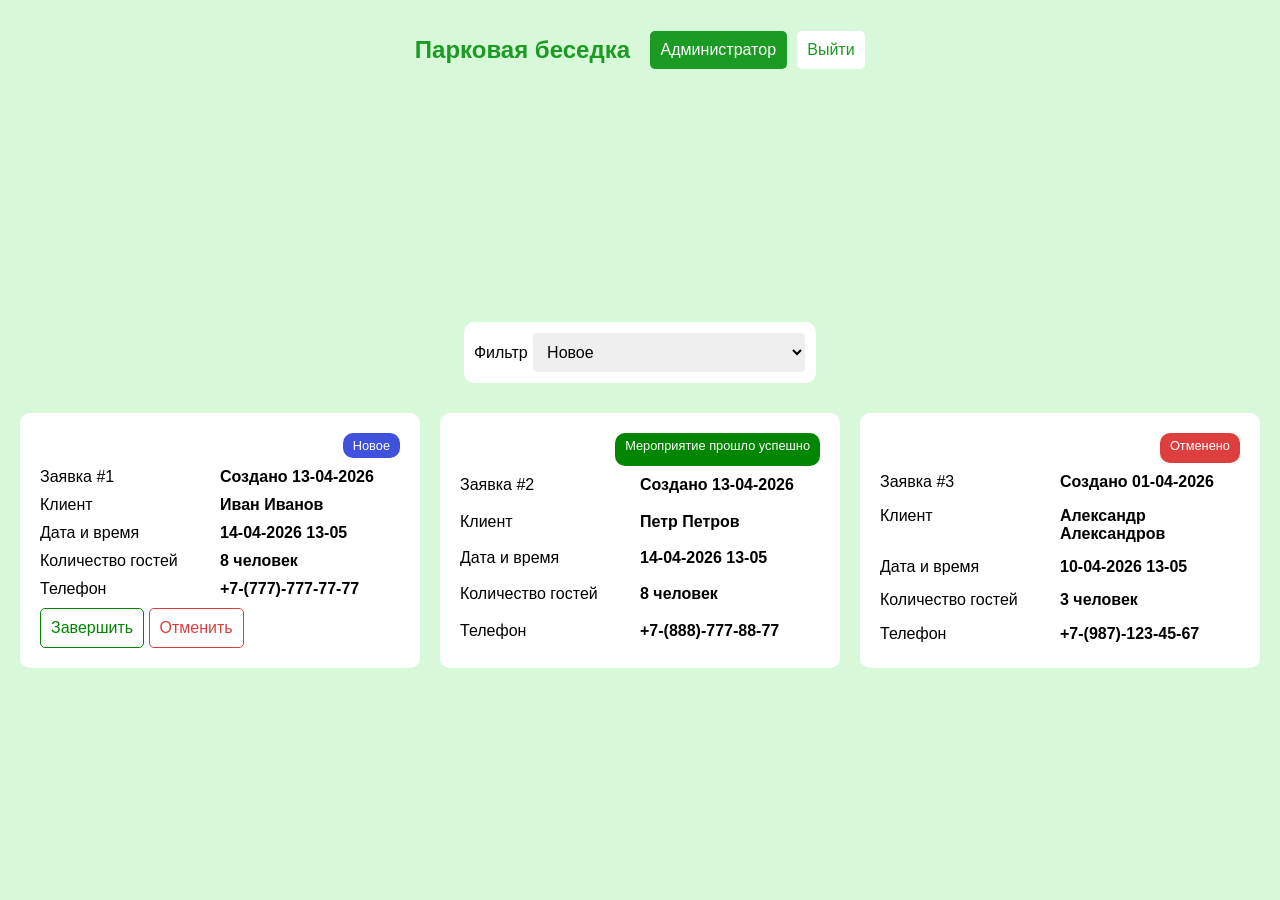
==== admin.html @ 379a1282 "Панель администратора" ====
<!DOCTYPE html>
<html lang="ru">

<head>
    <meta charset="UTF-8">
    <meta name="viewport" content="width=device-width, initial-scale=1.0">
    <title>Парковая беседка</title>
    <link rel="stylesheet" href="css/style.css">
</head>

<body>

    <header class="header">
        <a href="index.html" class="header__logo">
            Парковая беседка
        </a>
        <nav aria-label="main" class="header__menu">
            <a href="admin.html" class="header__link header__link_active">
                Администратор
            </a>
            <a href="index.html" class="header__link">
                Выйти
            </a>
        </nav>
    </header>

    <main class="main">
        <section class="main__card card">

            <div class="card__filter">
                <form action="#"> Фильтр
                    <select name="filter" id="filter" class="form__input">
                        <option>Новое</option>
                        <option>Отменено</option>
                        <option>Мероприятие прошло успешно</option>
                    </select>
                </form>
            </div>

            <div class="card__items">

                <div class="card__item">
                    <div class="card__status card__status_new">
                        Новое
                    </div>
                    <div class="card__text">
                        <p class="card__label">Заявка #1</p>
                        <p class="card__data">Создано 13-04-2026</p>
                    </div>

                    <div class="card__text">
                        <p class="card__label">Клиент</p>
                        <p class="card__data">Иван Иванов</p>
                    </div>
                    <div class="card__text">
                        <p class="card__label">Дата и время</p>
                        <p class="card__data">14-04-2026 13-05</p>
                    </div>
                    <div class="card__text">
                        <p class="card__label">Количество гостей</p>
                        <p class="card__data">8 человек</p>
                    </div>
                    <div class="card__text">
                        <p class="card__label">Телефон</p>
                        <p class="card__data">+7-(777)-777-77-77</p>
                    </div>
                    <div class="card__row">
                        <button type="button" class="card__button card__button_complete">
                            Завершить
                        </button>
                        <button type="button" class="card__button card__button_cancel">
                            Отменить
                        </button>
                    </div>
                </div>

                <div class="card__item">
                    <div class="card__status card__status_complete">
                        Мероприятие прошло успешно
                    </div>
                    <div class="card__text">
                        <p class="card__label">Заявка #2</p>
                        <p class="card__data">Создано 13-04-2026</p>
                    </div>

                    <div class="card__text">
                        <p class="card__label">Клиент</p>
                        <p class="card__data">Петр Петров</p>
                    </div>
                    <div class="card__text">
                        <p class="card__label">Дата и время</p>
                        <p class="card__data">14-04-2026 13-05</p>
                    </div>
                    <div class="card__text">
                        <p class="card__label">Количество гостей</p>
                        <p class="card__data">8 человек</p>
                    </div>
                    <div class="card__text">
                        <p class="card__label">Телефон</p>
                        <p class="card__data">+7-(888)-777-88-77</p>
                    </div>
                    <div class="card__row" hidden>
                        <button type="button" class="card__button">
                            Завершить
                        </button>
                        <button type="button" class="card__button">
                            Отменить
                        </button>
                    </div>
                </div>

                <div class="card__item">
                    <div class="card__status card__status_cancel">
                        Отменено
                    </div>
                    <div class="card__text">
                        <p class="card__label">Заявка #3</p>
                        <p class="card__data">Создано 01-04-2026</p>
                    </div>

                    <div class="card__text">
                        <p class="card__label">Клиент</p>
                        <p class="card__data">Александр Александров</p>
                    </div>
                    <div class="card__text">
                        <p class="card__label">Дата и время</p>
                        <p class="card__data">10-04-2026 13-05</p>
                    </div>
                    <div class="card__text">
                        <p class="card__label">Количество гостей</p>
                        <p class="card__data">3 человек</p>
                    </div>
                    <div class="card__text">
                        <p class="card__label">Телефон</p>
                        <p class="card__data">+7-(987)-123-45-67</p>
                    </div>
                    <div class="card__row" hidden>
                        <button type="button" class="card__button">
                            Завершить
                        </button>
                        <button type="button" class="card__button">
                            Отменить
                        </button>
                    </div>
                </div>

            </div>
        </section>
    </main>

</body>

</html>
---- css/style.css ----
*,
*::before,
*::after {
  border: 0;
  margin: 0;
  padding: 0;
  box-sizing: border-box;
  user-select: none;
}

body {
  display: grid;
  grid-template-rows: 100px 1fr;
  min-height: 100vh;
  gap: 10px;
  place-items: center;
  background-color: rgb(214.6460176991, 247.8539823009, 216.7477876106);
  font-family: Arial, Helvetica, sans-serif;
  font-size: 1rem;
}

.header {
  grid-row: 1/2;
  display: grid;
  grid-template-columns: repeat(2, 1fr);
  align-items: center;
  gap: 20px;
}
.header__logo {
  text-decoration: none;
  color: rgb(27.3805309735, 154.6194690265, 35.4336283186);
  font-size: 1.5rem;
  font-weight: bold;
}
.header__menu {
  display: grid;
  grid-template-columns: repeat(auto-fit, minmax(min-content, 1fr));
  grid-auto-flow: column;
  gap: 10px;
}
.header__link {
  text-decoration: none;
  background-color: #ffffff;
  color: rgb(27.3805309735, 154.6194690265, 35.4336283186);
  padding: 10px;
  border-radius: 5px;
  user-select: none;
  font-size: 1rem;
  text-align: center;
}
.header__link:hover {
  background-color: rgb(27.3805309735, 154.6194690265, 35.4336283186);
  color: #ffffff;
}
.header__link_active {
  background-color: rgb(27.3805309735, 154.6194690265, 35.4336283186);
  color: #ffffff;
}
.header__link_cancel {
  color: #dd3f3f;
  background-color: #ffffff;
  border: 1px solid #dd3f3f;
}
.header__link_cancel:hover {
  background-color: #dd3f3f;
  color: #ffffff;
}
.header__link_complete {
  color: #028500;
  background-color: #ffffff;
  border: 1px solid #028500;
}
.header__link_complete:hover {
  background-color: #028500;
  color: #ffffff;
}

.main {
  display: grid;
  place-items: center;
  gap: 20px;
}
.main__ad {
  display: grid;
  place-items: center;
}
.main__title {
  color: rgb(27.3805309735, 154.6194690265, 35.4336283186);
  font-size: 2rem;
  font-weight: bold;
}
.main__image {
  user-select: none;
}
.main__menu {
  display: grid;
  grid-template-columns: repeat(auto-fit, minmax(min-content, 1fr));
  grid-auto-flow: column;
  gap: 10px;
}
.main__link {
  text-decoration: none;
  background-color: #ffffff;
  color: rgb(27.3805309735, 154.6194690265, 35.4336283186);
  padding: 10px;
  border-radius: 5px;
  user-select: none;
  font-size: 1rem;
  text-align: center;
}
.main__link:hover {
  background-color: rgb(27.3805309735, 154.6194690265, 35.4336283186);
  color: #ffffff;
}
.main__link_active {
  background-color: rgb(27.3805309735, 154.6194690265, 35.4336283186);
  color: #ffffff;
}
.main__link_cancel {
  color: #dd3f3f;
  background-color: #ffffff;
  border: 1px solid #dd3f3f;
}
.main__link_cancel:hover {
  background-color: #dd3f3f;
  color: #ffffff;
}
.main__link_complete {
  color: #028500;
  background-color: #ffffff;
  border: 1px solid #028500;
}
.main__link_complete:hover {
  background-color: #028500;
  color: #ffffff;
}
.form {
  display: grid;
  gap: 20px;
  background-color: rgb(236.3097345133, 251.6902654867, 237.2831858407);
  border-radius: 10px;
  padding: 30px;
  min-width: 350px;
}
.form__row {
  display: grid;
  gap: 10px;
}
.form__label {
  font-weight: bold;
}
.form__input {
  outline: none;
  font-size: 1rem;
  padding: 10px;
  border-radius: 5px;
  border: 1px solid #ffffff;
}
.form__input:hover {
  border-color: #3fdd49;
}
.form__error {
  color: #dd3f3f;
}
.form__button {
  text-decoration: none;
  background-color: #ffffff;
  color: rgb(27.3805309735, 154.6194690265, 35.4336283186);
  padding: 10px;
  border-radius: 5px;
  user-select: none;
  font-size: 1rem;
  text-align: center;
}
.form__button:hover {
  background-color: rgb(27.3805309735, 154.6194690265, 35.4336283186);
  color: #ffffff;
}
.form__button_active {
  background-color: rgb(27.3805309735, 154.6194690265, 35.4336283186);
  color: #ffffff;
}
.form__button_cancel {
  color: #dd3f3f;
  background-color: #ffffff;
  border: 1px solid #dd3f3f;
}
.form__button_cancel:hover {
  background-color: #dd3f3f;
  color: #ffffff;
}
.form__button_complete {
  color: #028500;
  background-color: #ffffff;
  border: 1px solid #028500;
}
.form__button_complete:hover {
  background-color: #028500;
  color: #ffffff;
}

.card {
  display: grid;
  justify-items: center;
  align-items: start;
  gap: 10px;
  width: 100vw;
}
.card__filter {
  background-color: #ffffff;
  padding: 10px;
  border-radius: 10px;
}
.card__items {
  display: grid;
  gap: 20px;
  grid-template-columns: repeat(auto-fit, minmax(300px, 1fr));
  width: 100vw;
  padding: 20px;
}
.card__item {
  background-color: #ffffff;
  padding: 20px;
  border-radius: 10px;
  display: grid;
  gap: 10px;
}
.card__text {
  display: grid;
  grid-template-columns: repeat(2, 1fr);
}
.card__data {
  font-weight: bold;
}
.card__status {
  color: #ffffff;
  padding: 5px 10px;
  border-radius: 10px;
  text-align: center;
  justify-self: end;
  font-size: 0.8rem;
}
.card__status_new {
  background-color: #3f51dd;
}
.card__status_cancel {
  background-color: #dd3f3f;
}
.card__status_complete {
  background-color: #028500;
}
.card__button {
  text-decoration: none;
  background-color: #ffffff;
  color: rgb(27.3805309735, 154.6194690265, 35.4336283186);
  padding: 10px;
  border-radius: 5px;
  user-select: none;
  font-size: 1rem;
  text-align: center;
}
.card__button:hover {
  background-color: rgb(27.3805309735, 154.6194690265, 35.4336283186);
  color: #ffffff;
}
.card__button_active {
  background-color: rgb(27.3805309735, 154.6194690265, 35.4336283186);
  color: #ffffff;
}
.card__button_cancel {
  color: #dd3f3f;
  background-color: #ffffff;
  border: 1px solid #dd3f3f;
}
.card__button_cancel:hover {
  background-color: #dd3f3f;
  color: #ffffff;
}
.card__button_complete {
  color: #028500;
  background-color: #ffffff;
  border: 1px solid #028500;
}
.card__button_complete:hover {
  background-color: #028500;
  color: #ffffff;
}
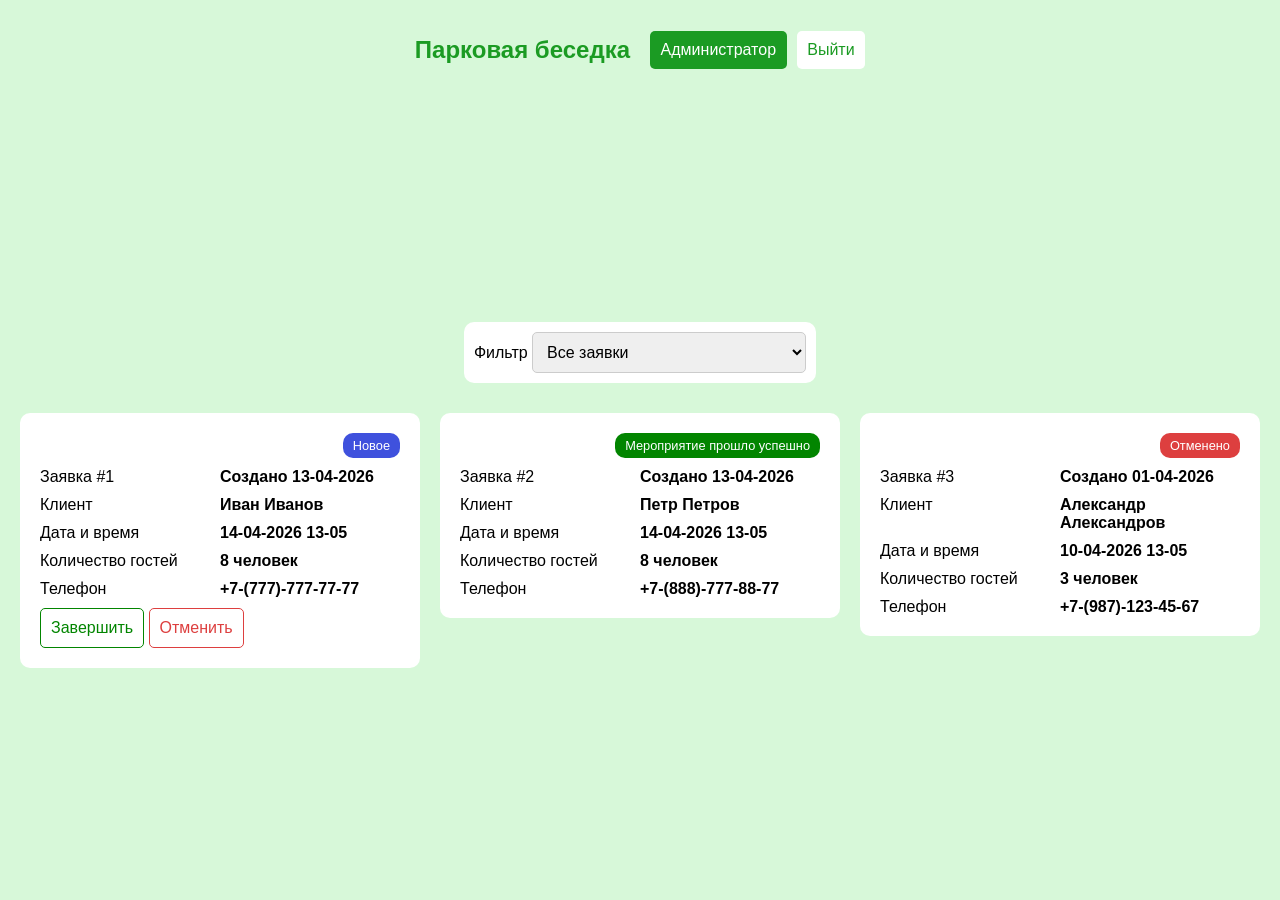
==== commit 23656e7a: "Add files via upload" ====
--- a/admin.html
+++ b/admin.html
@@ -6,6 +6,7 @@
     <meta name="viewport" content="width=device-width, initial-scale=1.0">
     <title>Парковая беседка</title>
     <link rel="stylesheet" href="css/style.css">
+    <script src="js/main.js" defer></script>
 </head>
 
 <body>
@@ -30,16 +31,17 @@
             <div class="card__filter">
                 <form action="#"> Фильтр
                     <select name="filter" id="filter" class="form__input">
-                        <option>Новое</option>
-                        <option>Отменено</option>
-                        <option>Мероприятие прошло успешно</option>
+                        <option value="all">Все заявки</option>
+                        <option value="new">Новое</option>
+                        <option value="cancel">Отменено</option>
+                        <option value="complete">Мероприятие прошло успешно</option>
                     </select>
                 </form>
             </div>
 
             <div class="card__items">
 
-                <div class="card__item">
+                <div class="card__item" data-status="new">
                     <div class="card__status card__status_new">
                         Новое
                     </div>
@@ -74,7 +76,7 @@
                     </div>
                 </div>
 
-                <div class="card__item">
+                <div class="card__item" data-status="complete">
                     <div class="card__status card__status_complete">
                         Мероприятие прошло успешно
                     </div>
@@ -109,7 +111,7 @@
                     </div>
                 </div>
 
-                <div class="card__item">
+                <div class="card__item" data-status="cancel">
                     <div class="card__status card__status_cancel">
                         Отменено
                     </div>
--- a/css/style.css
+++ b/css/style.css
@@ -154,7 +154,7 @@
   font-size: 1rem;
   padding: 10px;
   border-radius: 5px;
-  border: 1px solid #ffffff;
+  border: 1px solid #cccccc;
 }
 .form__input:hover {
   border-color: #3fdd49;
@@ -217,6 +217,7 @@
   grid-template-columns: repeat(auto-fit, minmax(300px, 1fr));
   width: 100vw;
   padding: 20px;
+  align-items: start;
 }
 .card__item {
   background-color: #ffffff;
